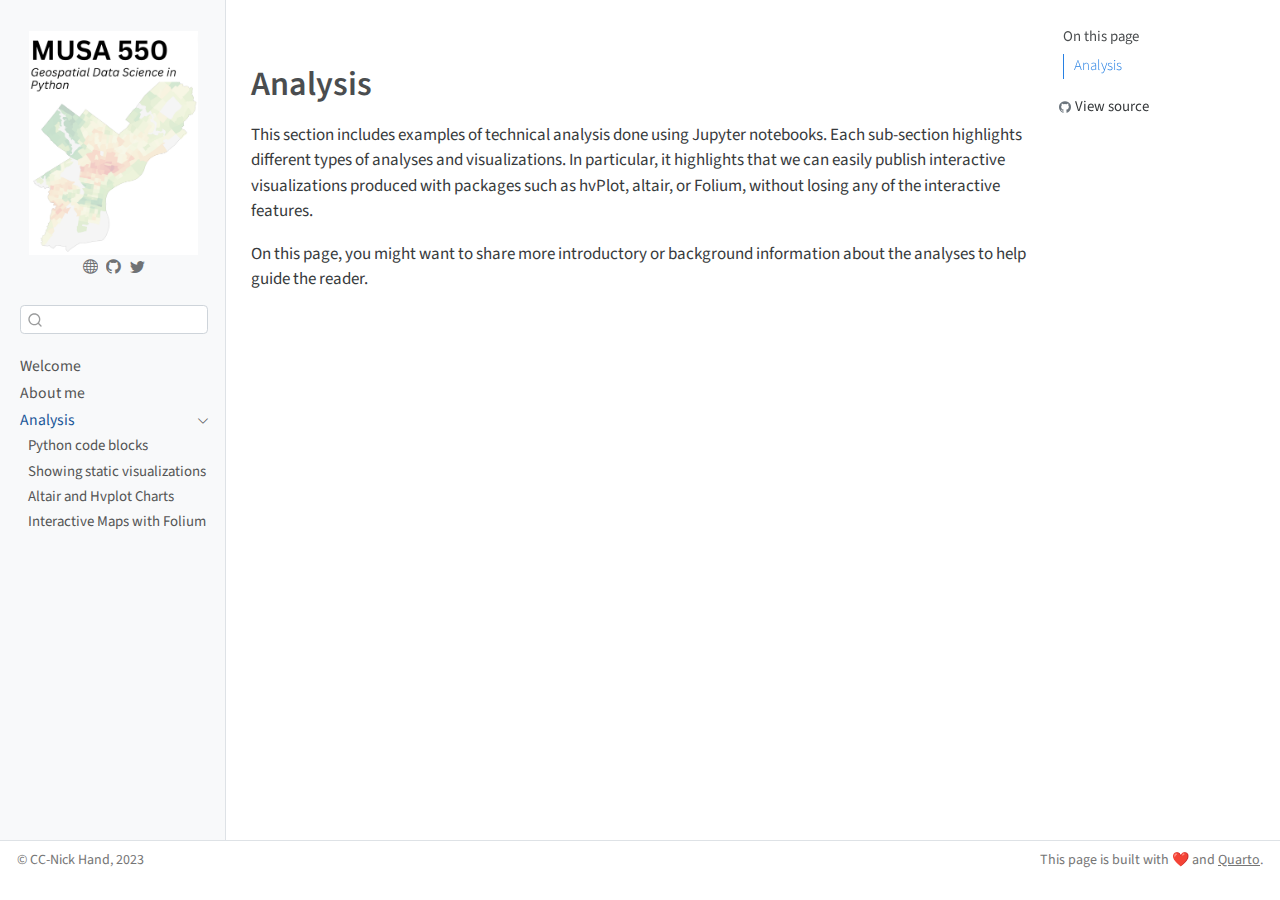
==== docs/analysis/index.html @ 2c02e693 "Initial commit" ====
<!DOCTYPE html>
<html xmlns="http://www.w3.org/1999/xhtml" lang="en" xml:lang="en"><head>

<meta charset="utf-8">
<meta name="generator" content="quarto-1.3.450">

<meta name="viewport" content="width=device-width, initial-scale=1.0, user-scalable=yes">


<title>MUSA 550 Quarto Template – index</title>
<style>
code{white-space: pre-wrap;}
span.smallcaps{font-variant: small-caps;}
div.columns{display: flex; gap: min(4vw, 1.5em);}
div.column{flex: auto; overflow-x: auto;}
div.hanging-indent{margin-left: 1.5em; text-indent: -1.5em;}
ul.task-list{list-style: none;}
ul.task-list li input[type="checkbox"] {
  width: 0.8em;
  margin: 0 0.8em 0.2em -1em; /* quarto-specific, see https://github.com/quarto-dev/quarto-cli/issues/4556 */ 
  vertical-align: middle;
}
</style>


<script src="../site_libs/quarto-nav/quarto-nav.js"></script>
<script src="../site_libs/clipboard/clipboard.min.js"></script>
<script src="../site_libs/quarto-search/autocomplete.umd.js"></script>
<script src="../site_libs/quarto-search/fuse.min.js"></script>
<script src="../site_libs/quarto-search/quarto-search.js"></script>
<meta name="quarto:offset" content="../">
<script src="../site_libs/quarto-html/quarto.js"></script>
<script src="../site_libs/quarto-html/popper.min.js"></script>
<script src="../site_libs/quarto-html/tippy.umd.min.js"></script>
<script src="../site_libs/quarto-html/anchor.min.js"></script>
<link href="../site_libs/quarto-html/tippy.css" rel="stylesheet">
<link href="../site_libs/quarto-html/quarto-syntax-highlighting.css" rel="stylesheet" id="quarto-text-highlighting-styles">
<script src="../site_libs/bootstrap/bootstrap.min.js"></script>
<link href="../site_libs/bootstrap/bootstrap-icons.css" rel="stylesheet">
<link href="../site_libs/bootstrap/bootstrap.min.css" rel="stylesheet" id="quarto-bootstrap" data-mode="light">
<script id="quarto-search-options" type="application/json">{
  "location": "sidebar",
  "copy-button": false,
  "collapse-after": 3,
  "panel-placement": "start",
  "type": "textbox",
  "limit": 20,
  "language": {
    "search-no-results-text": "No results",
    "search-matching-documents-text": "matching documents",
    "search-copy-link-title": "Copy link to search",
    "search-hide-matches-text": "Hide additional matches",
    "search-more-match-text": "more match in this document",
    "search-more-matches-text": "more matches in this document",
    "search-clear-button-title": "Clear",
    "search-detached-cancel-button-title": "Cancel",
    "search-submit-button-title": "Submit",
    "search-label": "Search"
  }
}</script>


<link rel="stylesheet" href="../styles.css">
</head>

<body class="nav-sidebar docked">

<div id="quarto-search-results"></div>
  <header id="quarto-header" class="headroom fixed-top">
  <nav class="quarto-secondary-nav">
    <div class="container-fluid d-flex">
      <button type="button" class="quarto-btn-toggle btn" data-bs-toggle="collapse" data-bs-target="#quarto-sidebar,#quarto-sidebar-glass" aria-controls="quarto-sidebar" aria-expanded="false" aria-label="Toggle sidebar navigation" onclick="if (window.quartoToggleHeadroom) { window.quartoToggleHeadroom(); }">
        <i class="bi bi-layout-text-sidebar-reverse"></i>
      </button>
      <nav class="quarto-page-breadcrumbs" aria-label="breadcrumb"><ol class="breadcrumb"><li class="breadcrumb-item"><a href="../analysis/index.html">Analysis</a></li></ol></nav>
      <a class="flex-grow-1" role="button" data-bs-toggle="collapse" data-bs-target="#quarto-sidebar,#quarto-sidebar-glass" aria-controls="quarto-sidebar" aria-expanded="false" aria-label="Toggle sidebar navigation" onclick="if (window.quartoToggleHeadroom) { window.quartoToggleHeadroom(); }">      
      </a>
      <button type="button" class="btn quarto-search-button" aria-label="" onclick="window.quartoOpenSearch();">
        <i class="bi bi-search"></i>
      </button>
    </div>
  </nav>
</header>
<!-- content -->
<div id="quarto-content" class="quarto-container page-columns page-rows-contents page-layout-article">
<!-- sidebar -->
  <nav id="quarto-sidebar" class="sidebar collapse collapse-horizontal sidebar-navigation docked overflow-auto">
    <div class="pt-lg-2 mt-2 text-center sidebar-header">
      <a href="../index.html" class="sidebar-logo-link">
      <img src="../images/course-icon.png" alt="" class="sidebar-logo py-0 d-lg-inline d-none">
      </a>
      <div class="sidebar-tools-main tools-wide">
    <a href="https://nickhand.dev" rel="" title="Personal Website" class="quarto-navigation-tool px-1" aria-label="Personal Website"><i class="bi bi-globe"></i></a>
    <a href="https://github.com/MUSA-550-Fall-2023/" rel="" title="MUSA 550 GitHub" class="quarto-navigation-tool px-1" aria-label="MUSA 550 GitHub"><i class="bi bi-github"></i></a>
    <a href="https://twitter.com/nicholashand" rel="" title="Nick Hand Twitter" class="quarto-navigation-tool px-1" aria-label="Nick Hand Twitter"><i class="bi bi-twitter"></i></a>
</div>
      </div>
        <div class="mt-2 flex-shrink-0 align-items-center">
        <div class="sidebar-search">
        <div id="quarto-search" class="" title="Search"></div>
        </div>
        </div>
    <div class="sidebar-menu-container"> 
    <ul class="list-unstyled mt-1">
        <li class="sidebar-item">
  <div class="sidebar-item-container"> 
  <a href="../index.html" class="sidebar-item-text sidebar-link">
 <span class="menu-text">Welcome</span></a>
  </div>
</li>
        <li class="sidebar-item">
  <div class="sidebar-item-container"> 
  <a href="../about.html" class="sidebar-item-text sidebar-link">
 <span class="menu-text">About me</span></a>
  </div>
</li>
        <li class="sidebar-item sidebar-item-section">
      <div class="sidebar-item-container"> 
            <a href="../analysis/index.html" class="sidebar-item-text sidebar-link active">
 <span class="menu-text">Analysis</span></a>
          <a class="sidebar-item-toggle text-start" data-bs-toggle="collapse" data-bs-target="#quarto-sidebar-section-1" aria-expanded="true" aria-label="Toggle section">
            <i class="bi bi-chevron-right ms-2"></i>
          </a> 
      </div>
      <ul id="quarto-sidebar-section-1" class="collapse list-unstyled sidebar-section depth1 show">  
          <li class="sidebar-item">
  <div class="sidebar-item-container"> 
  <a href="../analysis/1-python-code-blocks.html" class="sidebar-item-text sidebar-link">
 <span class="menu-text">Python code blocks</span></a>
  </div>
</li>
          <li class="sidebar-item">
  <div class="sidebar-item-container"> 
  <a href="../analysis/2-static-images.html" class="sidebar-item-text sidebar-link">
 <span class="menu-text">Showing static visualizations</span></a>
  </div>
</li>
          <li class="sidebar-item">
  <div class="sidebar-item-container"> 
  <a href="../analysis/3-altair-hvplot.html" class="sidebar-item-text sidebar-link">
 <span class="menu-text">Altair and Hvplot Charts</span></a>
  </div>
</li>
          <li class="sidebar-item">
  <div class="sidebar-item-container"> 
  <a href="../analysis/4-folium.html" class="sidebar-item-text sidebar-link">
 <span class="menu-text">Interactive Maps with Folium</span></a>
  </div>
</li>
      </ul>
  </li>
    </ul>
    </div>
</nav>
<div id="quarto-sidebar-glass" data-bs-toggle="collapse" data-bs-target="#quarto-sidebar,#quarto-sidebar-glass"></div>
<!-- margin-sidebar -->
    <div id="quarto-margin-sidebar" class="sidebar margin-sidebar">
        <nav id="TOC" role="doc-toc" class="toc-active">
    <h2 id="toc-title">On this page</h2>
   
  <ul>
  <li><a href="#analysis" id="toc-analysis" class="nav-link active" data-scroll-target="#analysis">Analysis</a></li>
  </ul>
<div class="toc-actions"><div><i class="bi bi-github"></i></div><div class="action-links"><p><a href="https://github.com/MUSA-550-Fall-2023/quarto-website-template/blob/main/analysis/index.qmd" class="toc-action">View source</a></p></div></div></nav>
    </div>
<!-- main -->
<main class="content" id="quarto-document-content">



<section id="analysis" class="level1">
<h1>Analysis</h1>
<p>This section includes examples of technical analysis done using Jupyter notebooks. Each sub-section highlights different types of analyses and visualizations. In particular, it highlights that we can easily publish interactive visualizations produced with packages such as hvPlot, altair, or Folium, without losing any of the interactive features.</p>
<p>On this page, you might want to share more introductory or background information about the analyses to help guide the reader.</p>


</section>

</main> <!-- /main -->
<script id="quarto-html-after-body" type="application/javascript">
window.document.addEventListener("DOMContentLoaded", function (event) {
  const toggleBodyColorMode = (bsSheetEl) => {
    const mode = bsSheetEl.getAttribute("data-mode");
    const bodyEl = window.document.querySelector("body");
    if (mode === "dark") {
      bodyEl.classList.add("quarto-dark");
      bodyEl.classList.remove("quarto-light");
    } else {
      bodyEl.classList.add("quarto-light");
      bodyEl.classList.remove("quarto-dark");
    }
  }
  const toggleBodyColorPrimary = () => {
    const bsSheetEl = window.document.querySelector("link#quarto-bootstrap");
    if (bsSheetEl) {
      toggleBodyColorMode(bsSheetEl);
    }
  }
  toggleBodyColorPrimary();  
  const icon = "";
  const anchorJS = new window.AnchorJS();
  anchorJS.options = {
    placement: 'right',
    icon: icon
  };
  anchorJS.add('.anchored');
  const isCodeAnnotation = (el) => {
    for (const clz of el.classList) {
      if (clz.startsWith('code-annotation-')) {                     
        return true;
      }
    }
    return false;
  }
  const clipboard = new window.ClipboardJS('.code-copy-button', {
    text: function(trigger) {
      const codeEl = trigger.previousElementSibling.cloneNode(true);
      for (const childEl of codeEl.children) {
        if (isCodeAnnotation(childEl)) {
          childEl.remove();
        }
      }
      return codeEl.innerText;
    }
  });
  clipboard.on('success', function(e) {
    // button target
    const button = e.trigger;
    // don't keep focus
    button.blur();
    // flash "checked"
    button.classList.add('code-copy-button-checked');
    var currentTitle = button.getAttribute("title");
    button.setAttribute("title", "Copied!");
    let tooltip;
    if (window.bootstrap) {
      button.setAttribute("data-bs-toggle", "tooltip");
      button.setAttribute("data-bs-placement", "left");
      button.setAttribute("data-bs-title", "Copied!");
      tooltip = new bootstrap.Tooltip(button, 
        { trigger: "manual", 
          customClass: "code-copy-button-tooltip",
          offset: [0, -8]});
      tooltip.show();    
    }
    setTimeout(function() {
      if (tooltip) {
        tooltip.hide();
        button.removeAttribute("data-bs-title");
        button.removeAttribute("data-bs-toggle");
        button.removeAttribute("data-bs-placement");
      }
      button.setAttribute("title", currentTitle);
      button.classList.remove('code-copy-button-checked');
    }, 1000);
    // clear code selection
    e.clearSelection();
  });
  function tippyHover(el, contentFn) {
    const config = {
      allowHTML: true,
      content: contentFn,
      maxWidth: 500,
      delay: 100,
      arrow: false,
      appendTo: function(el) {
          return el.parentElement;
      },
      interactive: true,
      interactiveBorder: 10,
      theme: 'quarto',
      placement: 'bottom-start'
    };
    window.tippy(el, config); 
  }
  const noterefs = window.document.querySelectorAll('a[role="doc-noteref"]');
  for (var i=0; i<noterefs.length; i++) {
    const ref = noterefs[i];
    tippyHover(ref, function() {
      // use id or data attribute instead here
      let href = ref.getAttribute('data-footnote-href') || ref.getAttribute('href');
      try { href = new URL(href).hash; } catch {}
      const id = href.replace(/^#\/?/, "");
      const note = window.document.getElementById(id);
      return note.innerHTML;
    });
  }
      let selectedAnnoteEl;
      const selectorForAnnotation = ( cell, annotation) => {
        let cellAttr = 'data-code-cell="' + cell + '"';
        let lineAttr = 'data-code-annotation="' +  annotation + '"';
        const selector = 'span[' + cellAttr + '][' + lineAttr + ']';
        return selector;
      }
      const selectCodeLines = (annoteEl) => {
        const doc = window.document;
        const targetCell = annoteEl.getAttribute("data-target-cell");
        const targetAnnotation = annoteEl.getAttribute("data-target-annotation");
        const annoteSpan = window.document.querySelector(selectorForAnnotation(targetCell, targetAnnotation));
        const lines = annoteSpan.getAttribute("data-code-lines").split(",");
        const lineIds = lines.map((line) => {
          return targetCell + "-" + line;
        })
        let top = null;
        let height = null;
        let parent = null;
        if (lineIds.length > 0) {
            //compute the position of the single el (top and bottom and make a div)
            const el = window.document.getElementById(lineIds[0]);
            top = el.offsetTop;
            height = el.offsetHeight;
            parent = el.parentElement.parentElement;
          if (lineIds.length > 1) {
            const lastEl = window.document.getElementById(lineIds[lineIds.length - 1]);
            const bottom = lastEl.offsetTop + lastEl.offsetHeight;
            height = bottom - top;
          }
          if (top !== null && height !== null && parent !== null) {
            // cook up a div (if necessary) and position it 
            let div = window.document.getElementById("code-annotation-line-highlight");
            if (div === null) {
              div = window.document.createElement("div");
              div.setAttribute("id", "code-annotation-line-highlight");
              div.style.position = 'absolute';
              parent.appendChild(div);
            }
            div.style.top = top - 2 + "px";
            div.style.height = height + 4 + "px";
            let gutterDiv = window.document.getElementById("code-annotation-line-highlight-gutter");
            if (gutterDiv === null) {
              gutterDiv = window.document.createElement("div");
              gutterDiv.setAttribute("id", "code-annotation-line-highlight-gutter");
              gutterDiv.style.position = 'absolute';
              const codeCell = window.document.getElementById(targetCell);
              const gutter = codeCell.querySelector('.code-annotation-gutter');
              gutter.appendChild(gutterDiv);
            }
            gutterDiv.style.top = top - 2 + "px";
            gutterDiv.style.height = height + 4 + "px";
          }
          selectedAnnoteEl = annoteEl;
        }
      };
      const unselectCodeLines = () => {
        const elementsIds = ["code-annotation-line-highlight", "code-annotation-line-highlight-gutter"];
        elementsIds.forEach((elId) => {
          const div = window.document.getElementById(elId);
          if (div) {
            div.remove();
          }
        });
        selectedAnnoteEl = undefined;
      };
      // Attach click handler to the DT
      const annoteDls = window.document.querySelectorAll('dt[data-target-cell]');
      for (const annoteDlNode of annoteDls) {
        annoteDlNode.addEventListener('click', (event) => {
          const clickedEl = event.target;
          if (clickedEl !== selectedAnnoteEl) {
            unselectCodeLines();
            const activeEl = window.document.querySelector('dt[data-target-cell].code-annotation-active');
            if (activeEl) {
              activeEl.classList.remove('code-annotation-active');
            }
            selectCodeLines(clickedEl);
            clickedEl.classList.add('code-annotation-active');
          } else {
            // Unselect the line
            unselectCodeLines();
            clickedEl.classList.remove('code-annotation-active');
          }
        });
      }
  const findCites = (el) => {
    const parentEl = el.parentElement;
    if (parentEl) {
      const cites = parentEl.dataset.cites;
      if (cites) {
        return {
          el,
          cites: cites.split(' ')
        };
      } else {
        return findCites(el.parentElement)
      }
    } else {
      return undefined;
    }
  };
  var bibliorefs = window.document.querySelectorAll('a[role="doc-biblioref"]');
  for (var i=0; i<bibliorefs.length; i++) {
    const ref = bibliorefs[i];
    const citeInfo = findCites(ref);
    if (citeInfo) {
      tippyHover(citeInfo.el, function() {
        var popup = window.document.createElement('div');
        citeInfo.cites.forEach(function(cite) {
          var citeDiv = window.document.createElement('div');
          citeDiv.classList.add('hanging-indent');
          citeDiv.classList.add('csl-entry');
          var biblioDiv = window.document.getElementById('ref-' + cite);
          if (biblioDiv) {
            citeDiv.innerHTML = biblioDiv.innerHTML;
          }
          popup.appendChild(citeDiv);
        });
        return popup.innerHTML;
      });
    }
  }
});
</script>
</div> <!-- /content -->
<footer class="footer">
  <div class="nav-footer">
    <div class="nav-footer-left">© CC-Nick Hand, 2023</div>   
    <div class="nav-footer-center">
      &nbsp;
    </div>
    <div class="nav-footer-right">This page is built with ❤️ and <a href="https://quarto.org/">Quarto</a>.</div>
  </div>
</footer>



</body></html>
---- docs/site_libs/quarto-html/tippy.css ----
.tippy-box[data-animation=fade][data-state=hidden]{opacity:0}[data-tippy-root]{max-width:calc(100vw - 10px)}.tippy-box{position:relative;background-color:#333;color:#fff;border-radius:4px;font-size:14px;line-height:1.4;white-space:normal;outline:0;transition-property:transform,visibility,opacity}.tippy-box[data-placement^=top]>.tippy-arrow{bottom:0}.tippy-box[data-placement^=top]>.tippy-arrow:before{bottom:-7px;left:0;border-width:8px 8px 0;border-top-color:initial;transform-origin:center top}.tippy-box[data-placement^=bottom]>.tippy-arrow{top:0}.tippy-box[data-placement^=bottom]>.tippy-arrow:before{top:-7px;left:0;border-width:0 8px 8px;border-bottom-color:initial;transform-origin:center bottom}.tippy-box[data-placement^=left]>.tippy-arrow{right:0}.tippy-box[data-placement^=left]>.tippy-arrow:before{border-width:8px 0 8px 8px;border-left-color:initial;right:-7px;transform-origin:center left}.tippy-box[data-placement^=right]>.tippy-arrow{left:0}.tippy-box[data-placement^=right]>.tippy-arrow:before{left:-7px;border-width:8px 8px 8px 0;border-right-color:initial;transform-origin:center right}.tippy-box[data-inertia][data-state=visible]{transition-timing-function:cubic-bezier(.54,1.5,.38,1.11)}.tippy-arrow{width:16px;height:16px;color:#333}.tippy-arrow:before{content:"";position:absolute;border-color:transparent;border-style:solid}.tippy-content{position:relative;padding:5px 9px;z-index:1}
---- docs/site_libs/quarto-html/quarto-syntax-highlighting.css ----
/* quarto syntax highlight colors */
:root {
  --quarto-hl-kw-color: #859900;
  --quarto-hl-fu-color: #268bd2;
  --quarto-hl-va-color: #268bd2;
  --quarto-hl-cf-color: #859900;
  --quarto-hl-op-color: #859900;
  --quarto-hl-bu-color: #cb4b16;
  --quarto-hl-ex-color: #268bd2;
  --quarto-hl-pp-color: #cb4b16;
  --quarto-hl-at-color: #268bd2;
  --quarto-hl-ch-color: #2aa198;
  --quarto-hl-sc-color: #dc322f;
  --quarto-hl-st-color: #2aa198;
  --quarto-hl-vs-color: #2aa198;
  --quarto-hl-ss-color: #dc322f;
  --quarto-hl-im-color: #2aa198;
  --quarto-hl-dt-color: #b58900;
  --quarto-hl-dv-color: #2aa198;
  --quarto-hl-bn-color: #2aa198;
  --quarto-hl-fl-color: #2aa198;
  --quarto-hl-cn-color: #2aa198;
  --quarto-hl-co-color: #93a1a1;
  --quarto-hl-do-color: #dc322f;
  --quarto-hl-an-color: #268bd2;
  --quarto-hl-cv-color: #2aa198;
  --quarto-hl-re-color: #268bd2;
  --quarto-hl-in-color: #b58900;
  --quarto-hl-wa-color: #cb4b16;
  --quarto-hl-al-color: #d33682;
  --quarto-hl-er-color: #dc322f;
}

/* other quarto variables */
:root {
  --quarto-font-monospace: SFMono-Regular, Menlo, Monaco, Consolas, "Liberation Mono", "Courier New", monospace;
}

pre > code.sourceCode > span {
  color: #657b83;
  font-style: inherit;
}

code span {
  color: #657b83;
  font-style: inherit;
}

code.sourceCode > span {
  color: #657b83;
  font-style: inherit;
}

div.sourceCode,
div.sourceCode pre.sourceCode {
  color: #657b83;
  font-style: inherit;
}

code span.kw {
  color: #859900;
  font-weight: bold;
}

code span.fu {
  color: #268bd2;
}

code span.va {
  color: #268bd2;
}

code span.cf {
  color: #859900;
  font-weight: bold;
}

code span.op {
  color: #859900;
}

code span.bu {
  color: #cb4b16;
}

code span.ex {
  color: #268bd2;
  font-weight: bold;
}

code span.pp {
  color: #cb4b16;
}

code span.at {
  color: #268bd2;
}

code span.ch {
  color: #2aa198;
}

code span.sc {
  color: #dc322f;
}

code span.st {
  color: #2aa198;
}

code span.vs {
  color: #2aa198;
}

code span.ss {
  color: #dc322f;
}

code span.im {
  color: #2aa198;
}

code span.dt {
  color: #b58900;
  font-weight: bold;
}

code span.dv {
  color: #2aa198;
}

code span.bn {
  color: #2aa198;
}

code span.fl {
  color: #2aa198;
}

code span.cn {
  color: #2aa198;
  font-weight: bold;
}

code span.co {
  color: #93a1a1;
  font-style: italic;
}

code span.do {
  color: #dc322f;
}

code span.an {
  color: #268bd2;
}

code span.cv {
  color: #2aa198;
}

code span.re {
  color: #268bd2;
  background-color: #eee8d5;
}

code span.in {
  color: #b58900;
}

code span.wa {
  color: #cb4b16;
}

code span.al {
  color: #d33682;
  font-weight: bold;
}

code span.er {
  color: #dc322f;
  text-decoration: underline;
}

.prevent-inlining {
  content: "</";
}

/*# sourceMappingURL=debc5d5d77c3f9108843748ff7464032.css.map */
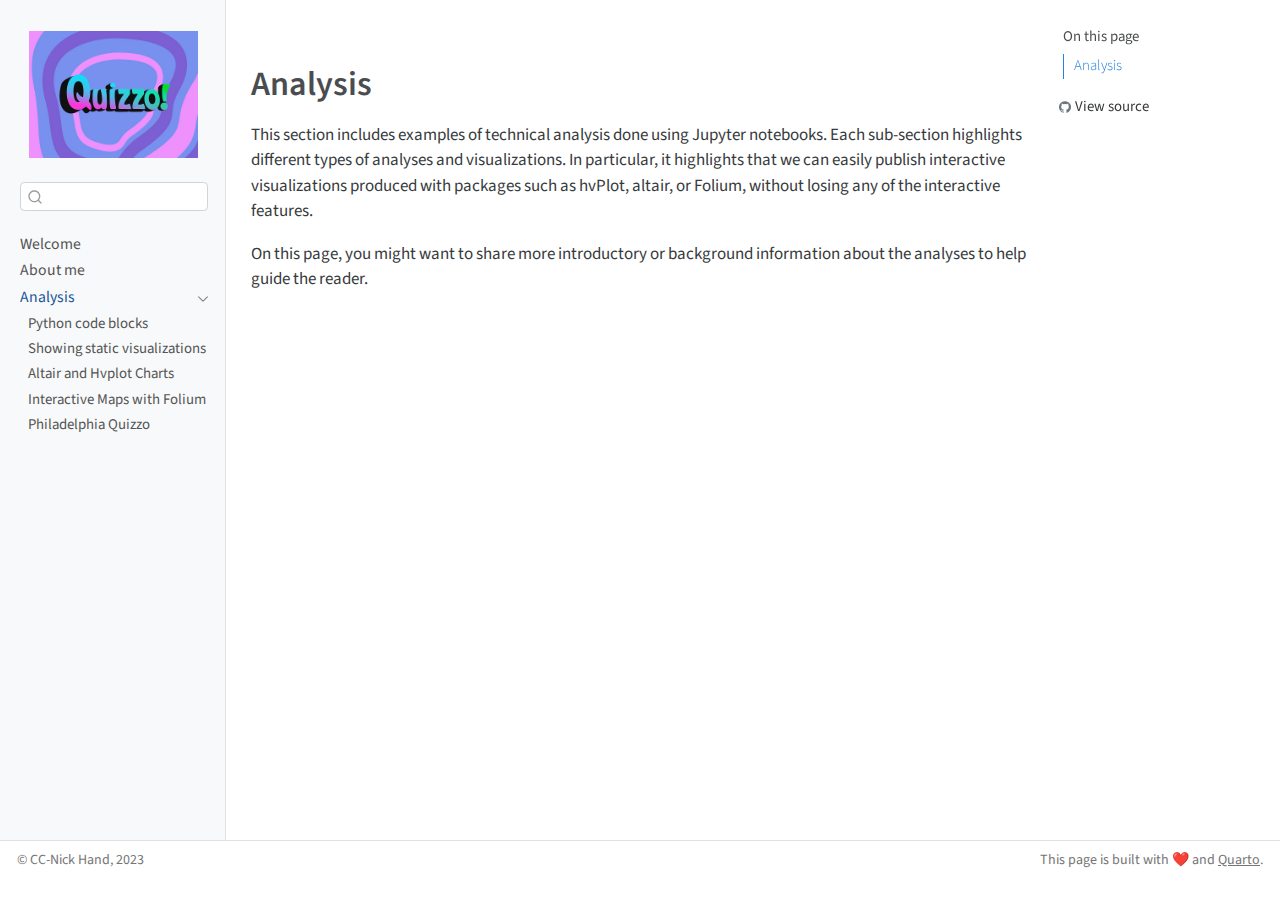
==== commit 3cc06fd5: "3" ====
--- a/docs/analysis/index.html
+++ b/docs/analysis/index.html
@@ -7,7 +7,7 @@
 <meta name="viewport" content="width=device-width, initial-scale=1.0, user-scalable=yes">
 
 
-<title>MUSA 550 Quarto Template – index</title>
+<title>MUSA 550 Final Project: Analyzing Philly's Quizzo Bars – index</title>
 <style>
 code{white-space: pre-wrap;}
 span.smallcaps{font-variant: small-caps;}
@@ -87,13 +87,8 @@
   <nav id="quarto-sidebar" class="sidebar collapse collapse-horizontal sidebar-navigation docked overflow-auto">
     <div class="pt-lg-2 mt-2 text-center sidebar-header">
       <a href="../index.html" class="sidebar-logo-link">
-      <img src="../images/course-icon.png" alt="" class="sidebar-logo py-0 d-lg-inline d-none">
+      <img src="../images/quizzo_.jpg" alt="" class="sidebar-logo py-0 d-lg-inline d-none">
       </a>
-      <div class="sidebar-tools-main tools-wide">
-    <a href="https://nickhand.dev" rel="" title="Personal Website" class="quarto-navigation-tool px-1" aria-label="Personal Website"><i class="bi bi-globe"></i></a>
-    <a href="https://github.com/MUSA-550-Fall-2023/" rel="" title="MUSA 550 GitHub" class="quarto-navigation-tool px-1" aria-label="MUSA 550 GitHub"><i class="bi bi-github"></i></a>
-    <a href="https://twitter.com/nicholashand" rel="" title="Nick Hand Twitter" class="quarto-navigation-tool px-1" aria-label="Nick Hand Twitter"><i class="bi bi-twitter"></i></a>
-</div>
       </div>
         <div class="mt-2 flex-shrink-0 align-items-center">
         <div class="sidebar-search">
@@ -145,6 +140,12 @@
   <div class="sidebar-item-container"> 
   <a href="../analysis/4-folium.html" class="sidebar-item-text sidebar-link">
  <span class="menu-text">Interactive Maps with Folium</span></a>
+  </div>
+</li>
+          <li class="sidebar-item">
+  <div class="sidebar-item-container"> 
+  <a href="../analysis/Philadelphia Quizzo.html" class="sidebar-item-text sidebar-link">
+ <span class="menu-text">Philadelphia Quizzo</span></a>
   </div>
 </li>
       </ul>
